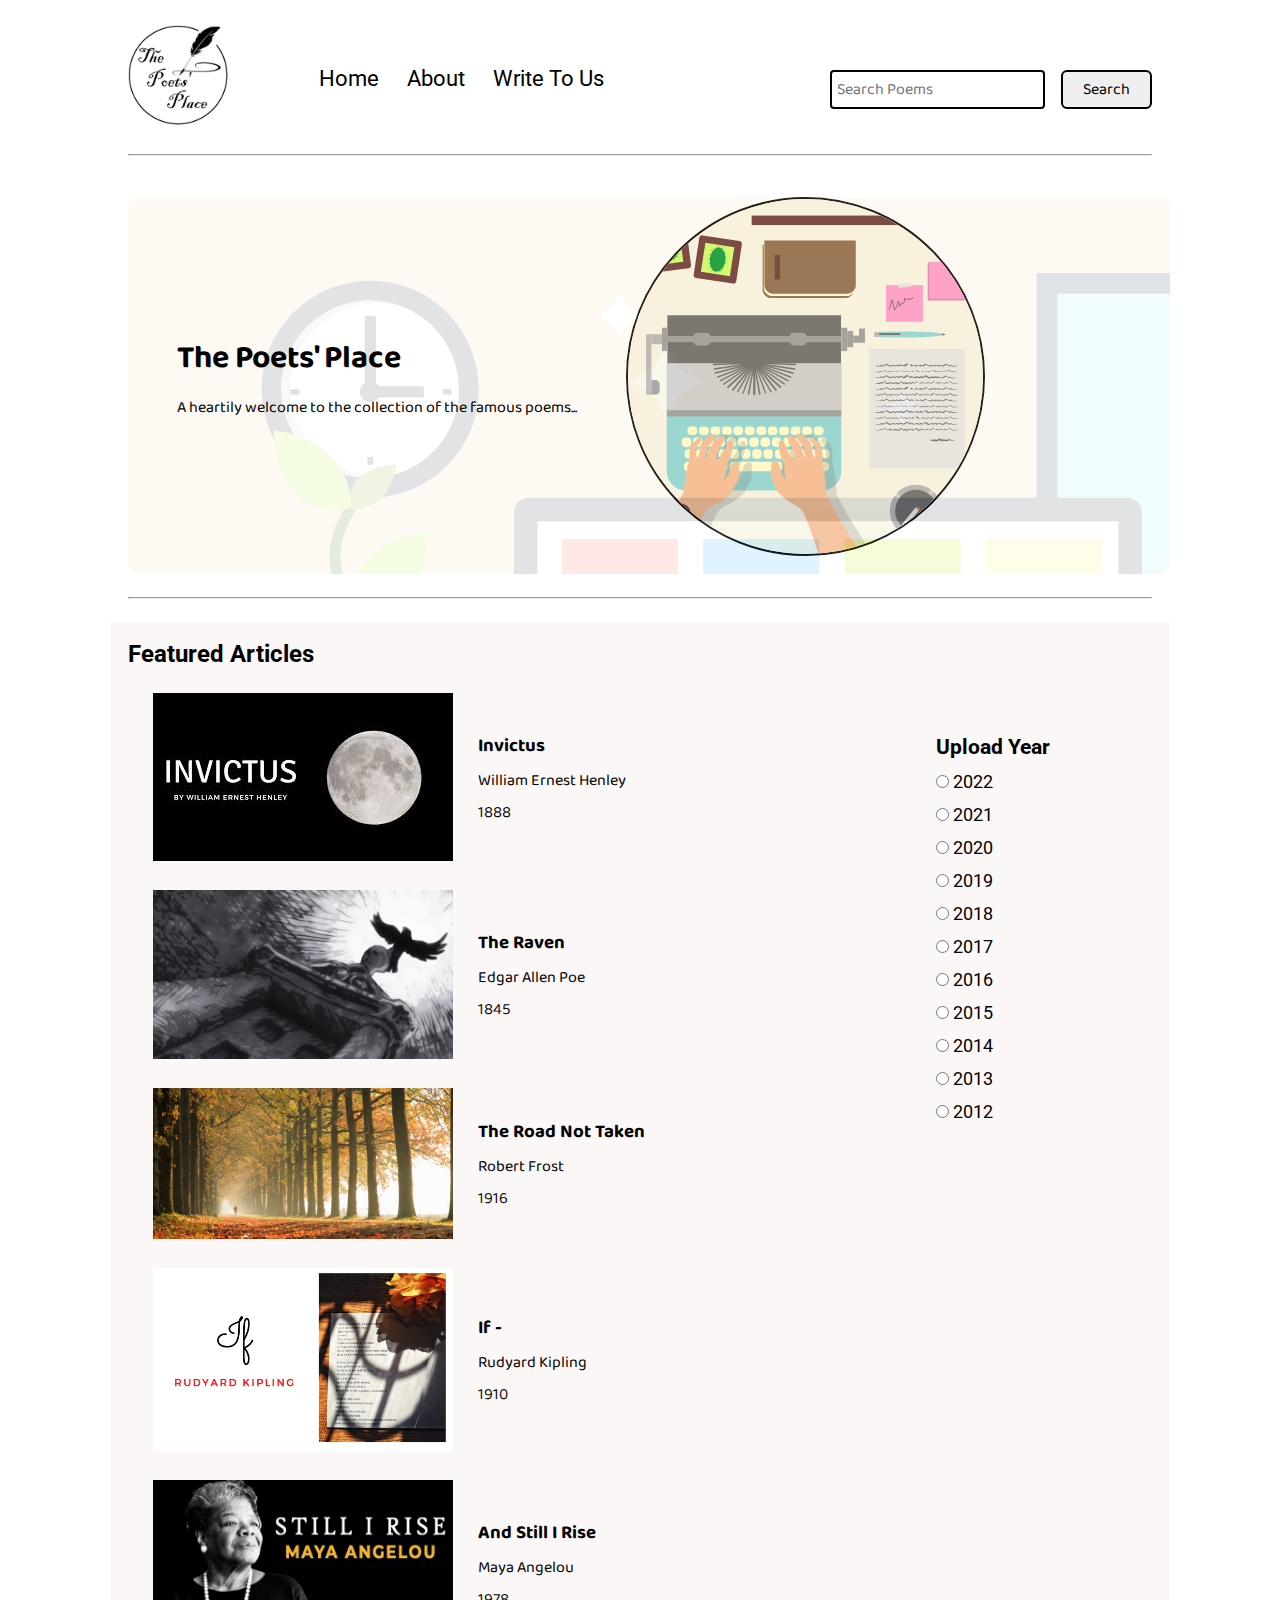
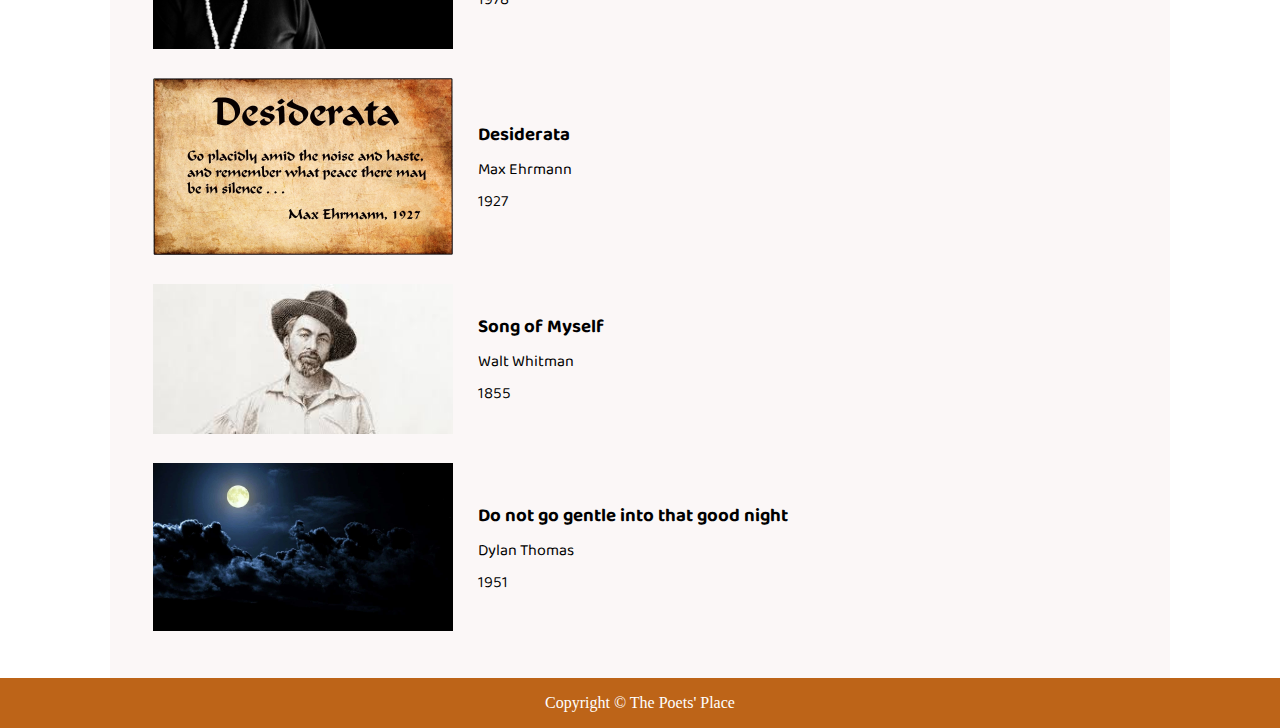
==== index.html @ 7c4cd509 "Initial commit" ====
<!DOCTYPE html>
<html lang="en">

<head>
    <meta charset="UTF-8">
    <meta name="viewport" content="width=device-width, initial-scale=1.0">
    <link rel="stylesheet" href="css/utils.css">
    <link rel="stylesheet" href="css/style.css">
    <link rel="stylesheet" href="css/mobile.css">
    <title>The Poets' Place</title>
</head>

<body>
    <nav class="navigation max-width-1 m-auto">
        <div class="nav-left">
            <a href="/">
                <span><img src="img/logo.png" width="100px" alt=""></span>
            </a>
            <ul>
                <li><a href="/">Home</a></li>
                <li><a href="/about.html">About</a></li>
                <li><a href="/Write To Us.html">Write To Us</a></li>
            </ul>
        </div>
        <div class="nav-right">
            <form action="/search.html" method="get">
                <input class="form-input" type="text" name="query" placeholder="Search Poems">
                <button class="btn">Search</button>
            </form>

        </div>

    </nav>
    <div class="max-width-1 m-auto">
        <hr>
    </div>
    <div class="m-auto content max-width-1 my-2">
        <div class="content-left">
            <h1>The Poets' Place</h1>
            <p>A heartily welcome to the collection of the famous poems... 
            </p>

        </div>
        <div class="content-right">
            <img src="img/home.svg" alt="The Poets' Place">
        </div>
    </div>

    <div class="max-width-1 m-auto">
        <hr>
    </div>
    <div class="home-articles max-width-1 m-auto font2">
        <h2>Featured Articles</h2>
        <div class="year-box adjust-year">
            <div>
                <h3>Upload Year</h3>
            </div>
            <div>
                <input type="radio" name="year" id=""> 2022
            </div>
            <div>
                <input type="radio" name="year" id=""> 2021
            </div>
            <div>
                <input type="radio" name="year" id=""> 2020
            </div>
            <div>
                <input type="radio" name="year" id=""> 2019
            </div>
            <div>
                <input type="radio" name="year" id=""> 2018
            </div>
            <div>
                <input type="radio" name="year" id=""> 2017
            </div>
            <div>
                <input type="radio" name="year" id=""> 2016
            </div>
            <div>
                <input type="radio" name="year" id=""> 2015
            </div>
            <div>
                <input type="radio" name="year" id=""> 2014
            </div>
            <div>
                <input type="radio" name="year" id=""> 2013
            </div>
            <div>
                <input type="radio" name="year" id=""> 2012
            </div>
        </div>

        <div class="home-article">
            <div class="home-article-img">
                <img src="img/invictus.jpg" alt="article">
            </div>
            <div class="home-article-content font1">
                <a href="/Invictus.html">
                    <h3>Invictus</h3>
                </a>

                <div>William Ernest Henley</div>
                <span>1888</span>
            </div>
        </div>

        <div class="home-article">
            <div class="home-article-img">
                <img src="img/raven.jpg" alt="article">
            </div>
            <div class="home-article-content font1">
                <a href="/The Raven.html">
                    <h3>The Raven</h3>
                </a>

                <div>Edgar Allen Poe</div>
                <span>1845</span>
            </div>
        </div>
        
        <div class="home-article">
            <div class="home-article-img">
                <img src="img/The Road Not Taken.jpg" alt="article">
            </div>
            <div class="home-article-content font1">
                <a href="/The Road Not Taken.html">
                    <h3>The Road Not Taken</h3>
                </a>

                <div>Robert Frost</div>
                <span>1916</span>
            </div>
        </div>
    
        
        <div class="home-article">
            <div class="home-article-img">
                <img src="img/if.png" alt="article">
            </div>
            <div class="home-article-content font1">
                <a href="/If -.html">
                    <h3>If -</h3>
                </a>

                <div>Rudyard Kipling</div>
                <span>1910</span>
            </div>
        </div>
        <div class="home-article">
            <div class="home-article-img">
                <img src="img/and-still-i-rise.jpg" alt="article">
            </div>
            <div class="home-article-content font1">
                <a href="/And Still I Rise.html">
                    <h3>And Still I Rise</h3>
                </a>

                <div>Maya Angelou</div>
                <span>1978</span>
            </div>
        </div>
       
        <div class="home-article">
            <div class="home-article-img">
                <img src="img/desiderata.jpeg" alt="article">
            </div>
            <div class="home-article-content font1">
                <a href="/Desiderata.html">
                    <h3>Desiderata</h3>
                </a>

                <div>Max Ehrmann</div>
                <span>1927</span>
            </div>
        </div>
        <div class="home-article">
            <div class="home-article-img">
                <img src="img/song of myself.jpg" alt="article">
            </div>
            <div class="home-article-content font1">
                <a href="/Song of Myself.html">
                    <h3>Song of Myself</h3>
                </a>

                <div>Walt Whitman</div>
                <span>1855</span>
            </div>
        </div>

        <div class="home-article">
            <div class="home-article-img">
                <img src="img/Do-Not-Go-Gentle-Into-That-Good-Night.jpg" alt="article">
            </div>
            <div class="home-article-content font1">
                <a href="/Do not go gentle into that good night.html">
                    <h3>Do not go gentle into that good night</h3>
                </a>

                <div>Dylan Thomas</div>
                <span>1951</span>
            </div>
        </div>

    </div>

    <div class="footer">
        <p>Copyright &copy; The Poets' Place </p>
    </div>
</body>

</html>
---- css/utils.css ----
@import url("https://fonts.googleapis.com/css2?family=Roboto&display=swap");
@import url("https://fonts.googleapis.com/css2?family=Baloo+Bhaina+2:wght@500&display=swap");
:root { 
  --main-bg-color: #bd6418;
  --font1: "Baloo Bhaina 2", cursive;
  --font2: "Roboto", sans-serif;
}

.center{
  text-align: center
}

.font1 {
  font-family: var(--font1);
}
.font2 {
  font-family: var(--font2);
}

.max-width-1 {
  max-width: 80vw;
}

.max-width-2 {
  max-width: 60vw;
}

.m-auto {
  margin: auto;
}

.mx-1{
  margin-left: 23px;
  margin-right: 23px;
}

.my-2{
  margin-top: 32px;
  margin-bottom: 32px;
}

.btn {
  padding: 0px 20px;
  padding-top: 3px;
  border: 2px solid black;
  border-radius: 6px;
  font-family: var(--font1);
  font-size: 16px;
  cursor: pointer;
  transition: all 0.3s ease-in-out;
}

.btn:hover {
  color: white;
  background: var(--main-bg-color);
}

.form-input {
  padding: 0px 5px;
  padding-top: 3px;
  font-size: 16px;
  border: 2px solid black;
  border-radius: 4px;
  margin: 0 13px;
  font-family: var(--font1);
}

.form-box input, textarea{
  width: 52vw;
  padding: 0px 6px;
  margin: 7px 0;
  font-size: 18px;
  font-family: var(--font1);
  border: 2px solid var(--main-bg-color);
    border-radius: 5px;
}
---- css/style.css ----
* {
  margin: 0;
  padding: 0; 
}

.navigation {
  margin-top: 25px;
  font-family: var(--font1);
  /* height: 74px;  */
  display: flex;
  justify-content: space-between;
  align-items: center;
}

.nav-left {
  display: flex;
}

.nav-left span {
  font-size: 35px;
  padding-top: 10px;
}

.nav-left ul {
  display: flex;
  align-items: center;
  margin: 0 77px;
  font-size: 22px;
  padding-bottom: 23px;
}

.nav-left ul li {
  list-style: none;
  margin: 0 14px;
  font-family: var(--font2);
  transition: all 0.3s ease-in-out;
}

.nav-left ul li a {
  text-decoration: none;
  color: black;
}

.nav-left ul li a:hover {
  color: var(--main-bg-color);
  font-weight: bolder;
}

.content {
  height: 100%;
  display: flex;
  margin-top: 32px;
  padding: 9px;
  position: relative;
}

.content::after {
  content: "";
  background-image: url("../img/11.svg");
  position: absolute;
  width: 100%;
  height: inherit;
  opacity: 0.15;
  border-radius: 12px;
}

.content-left {
  font-family: var(--font1);
  display: flex;
  flex-direction: column;
  justify-content: center;
  padding: 49px;
  z-index: 1;
}

.content-right {
  display: flex;
  align-items: center;
  justify-content: center;
}

.content-right img {
  height: 355px;
  border: 2px solid black;
  border-radius: 200px;
}

.home-articles {
  padding: 18px;
  background-color: rgb(248, 239, 239, 0.5);
  margin-top: 23px;
  position: relative;
}

.year-box {
  position: absolute;  
  right: 0px;
  top: 100px;
  width: 234px;
  height: 255px;
  font-size: 18px;
}

.year-box div {
  margin: 12px 0px;
}

.home-article {
  display: flex;
  margin: 25px;
}

.home-article img {
  width: 300px;
}

.home-article-content {
  align-self: center;
  padding: 25px;
}

.home-article-content a {
  text-decoration: none;
  color: black;
}
/* .home-articles{} */
.footer {
  height: 50px;
  background-color: var(--main-bg-color);
  display: flex;
  align-items: center;
  justify-content: center;
  color: white;
  flex-direction: column;
}

.footer a {
  color: white;
}
---- css/mobile.css ----
@media screen and (max-width: 1200px) {
  .navigation {
    flex-direction: column;
    margin-bottom: 23px;
  }

  .nav-left {
    flex-direction: column;
    text-align: center;
  }

  .content-right {
    display: none;
  }

  .home-article {
    flex-direction: column;
  }

  .home-article-img {
    text-align: center;
  }

  .year-box {
    top: 25px;
    left: 60vw;
    font-size: 11px;
    display: flex;
  }

  .year-box div {
    padding: 0 3px;
    margin: 0;
  }

  .home-article img {
    width: 70vw;
  }
  .form-input {
    width: 50%;
  }
  .form-box input,
  textarea {
    width: 66vw;
  }
  .row {
    flex-direction: column;
  }
  .social {
    padding: 0;
  }
  .post-img {
    height: auto;
  }
  .adjust-year {
    position: static;
    height: auto;
    padding: 12px 0px;
    display: flex;
    justify-content: flex-end;
    width: 100%;
  }
}
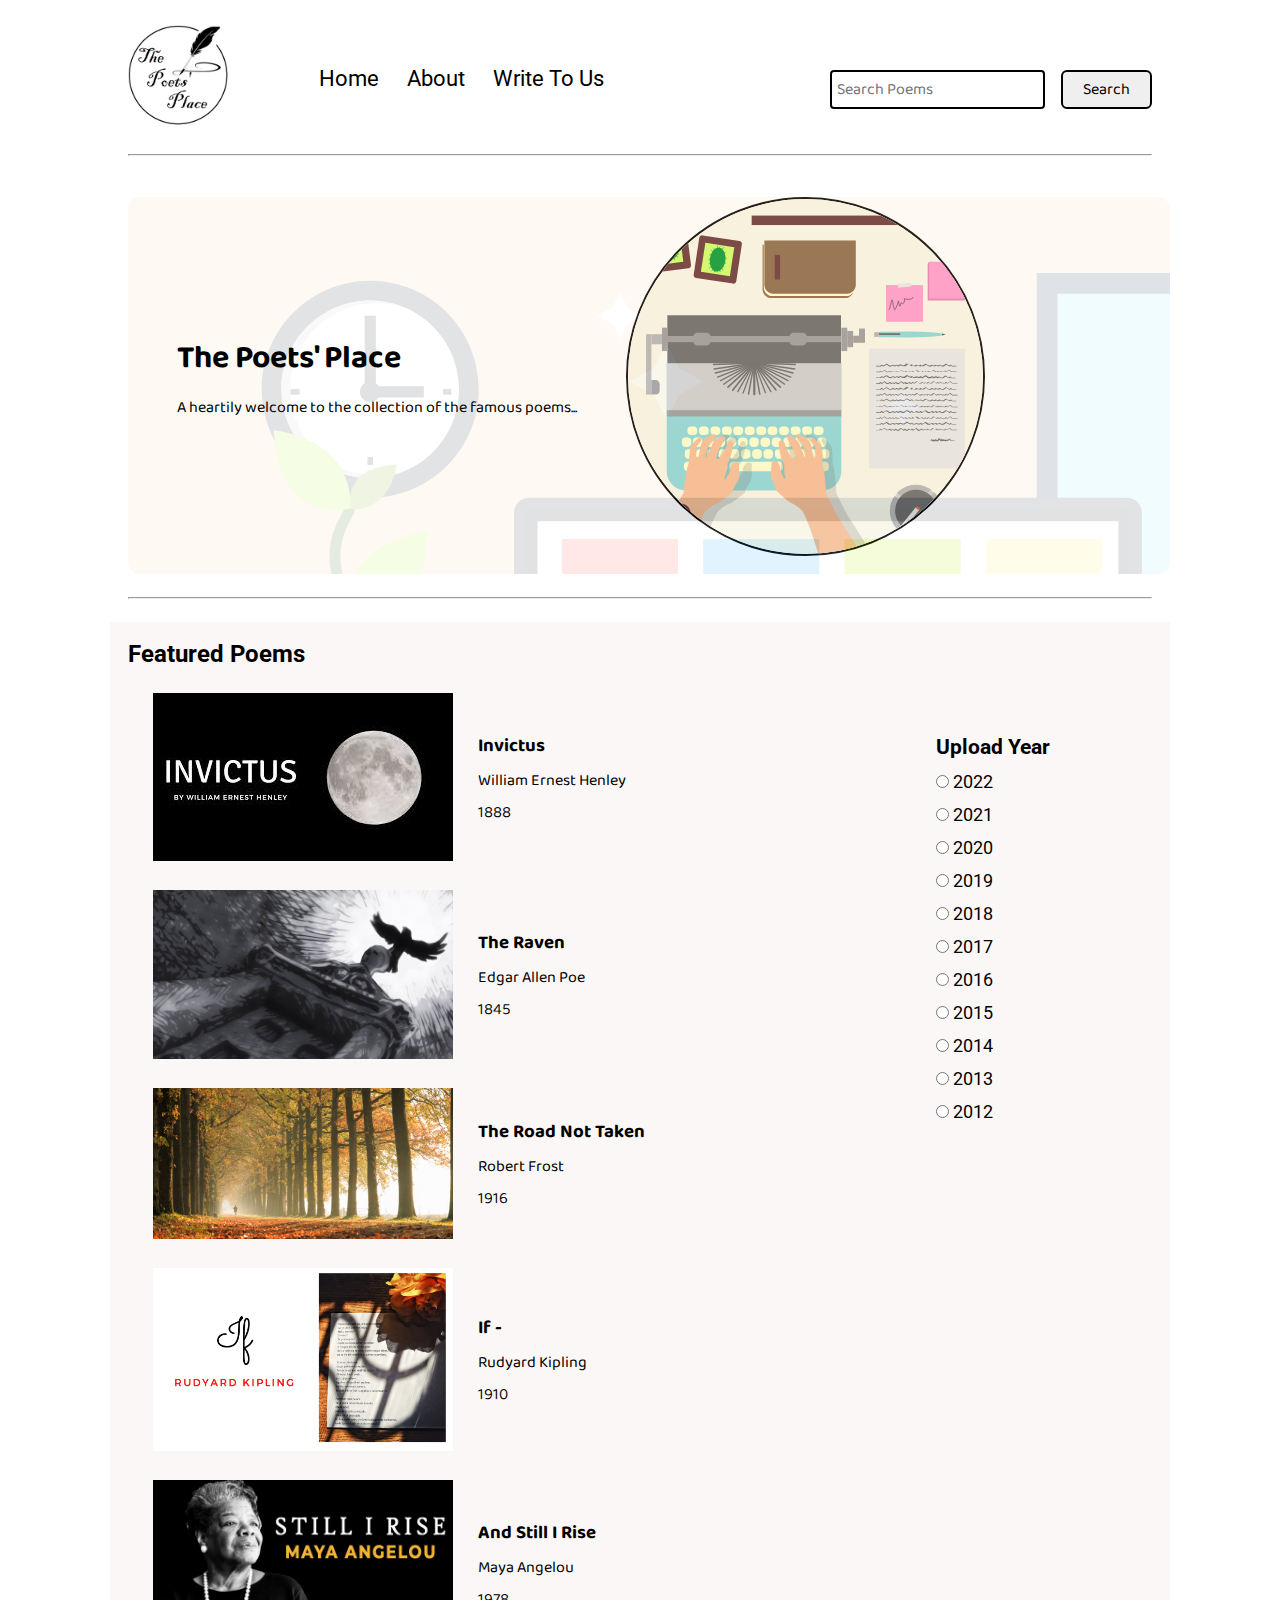
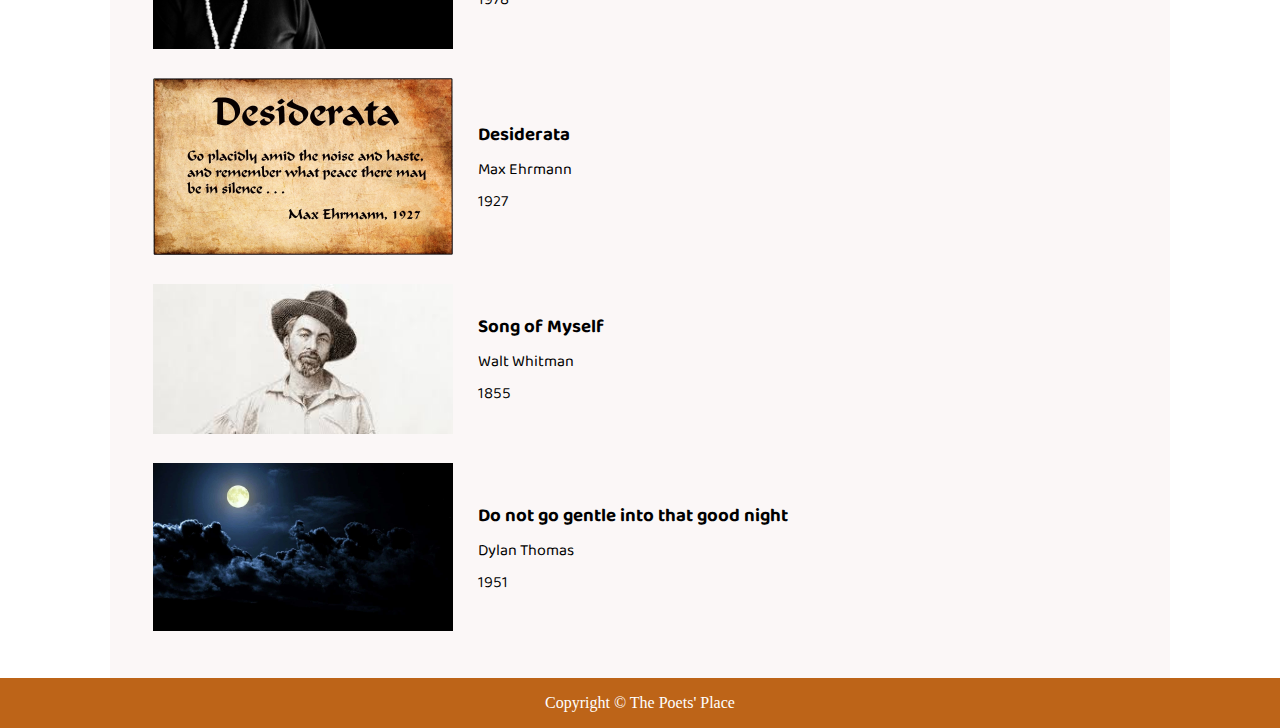
==== commit 76e6ca5b: "Update index.html" ====
--- a/index.html
+++ b/index.html
@@ -24,7 +24,7 @@
         </div>
         <div class="nav-right">
             <form action="/search.html" method="get">
-                <input class="form-input" type="text" name="query" placeholder="Search Poems">
+                <input class="form-input" required type="text" name="query" placeholder="Search Poems">
                 <button class="btn">Search</button>
             </form>
 
@@ -37,7 +37,7 @@
     <div class="m-auto content max-width-1 my-2">
         <div class="content-left">
             <h1>The Poets' Place</h1>
-            <p>A heartily welcome to the collection of the famous poems... 
+            <p>A heartily welcome to the collection of the famous poems...
             </p>
 
         </div>
@@ -50,7 +50,7 @@
         <hr>
     </div>
     <div class="home-articles max-width-1 m-auto font2">
-        <h2>Featured Articles</h2>
+        <h2>Featured Poems</h2>
         <div class="year-box adjust-year">
             <div>
                 <h3>Upload Year</h3>
@@ -117,7 +117,7 @@
                 <span>1845</span>
             </div>
         </div>
-        
+
         <div class="home-article">
             <div class="home-article-img">
                 <img src="img/The Road Not Taken.jpg" alt="article">
@@ -131,8 +131,8 @@
                 <span>1916</span>
             </div>
         </div>
-    
-        
+
+
         <div class="home-article">
             <div class="home-article-img">
                 <img src="img/if.png" alt="article">
@@ -159,7 +159,7 @@
                 <span>1978</span>
             </div>
         </div>
-       
+
         <div class="home-article">
             <div class="home-article-img">
                 <img src="img/desiderata.jpeg" alt="article">
@@ -208,4 +208,4 @@
     </div>
 </body>
 
-</html>+</html>
--- a/css/utils.css
+++ b/css/utils.css
@@ -1,18 +1,20 @@
 @import url("https://fonts.googleapis.com/css2?family=Roboto&display=swap");
 @import url("https://fonts.googleapis.com/css2?family=Baloo+Bhaina+2:wght@500&display=swap");
-:root { 
+
+:root {
   --main-bg-color: #bd6418;
   --font1: "Baloo Bhaina 2", cursive;
   --font2: "Roboto", sans-serif;
 }
 
-.center{
+.center {
   text-align: center
 }
 
 .font1 {
   font-family: var(--font1);
 }
+
 .font2 {
   font-family: var(--font2);
 }
@@ -29,12 +31,12 @@
   margin: auto;
 }
 
-.mx-1{
+.mx-1 {
   margin-left: 23px;
   margin-right: 23px;
 }
 
-.my-2{
+.my-2 {
   margin-top: 32px;
   margin-bottom: 32px;
 }
@@ -65,12 +67,13 @@
   font-family: var(--font1);
 }
 
-.form-box input, textarea{
+.form-box input,
+textarea {
   width: 52vw;
   padding: 0px 6px;
   margin: 7px 0;
   font-size: 18px;
   font-family: var(--font1);
   border: 2px solid var(--main-bg-color);
-    border-radius: 5px;
+  border-radius: 5px;
 }--- a/css/style.css
+++ b/css/style.css
@@ -1,6 +1,6 @@
 * {
   margin: 0;
-  padding: 0; 
+  padding: 0;
 }
 
 .navigation {
@@ -93,7 +93,7 @@
 }
 
 .year-box {
-  position: absolute;  
+  position: absolute;
   right: 0px;
   top: 100px;
   width: 234px;
@@ -123,6 +123,7 @@
   text-decoration: none;
   color: black;
 }
+
 /* .home-articles{} */
 .footer {
   height: 50px;
@@ -136,4 +137,4 @@
 
 .footer a {
   color: white;
-}
+}--- a/css/mobile.css
+++ b/css/mobile.css
@@ -36,22 +36,28 @@
   .home-article img {
     width: 70vw;
   }
+
   .form-input {
     width: 50%;
   }
+
   .form-box input,
   textarea {
     width: 66vw;
   }
+
   .row {
     flex-direction: column;
   }
+
   .social {
     padding: 0;
   }
+
   .post-img {
     height: auto;
   }
+
   .adjust-year {
     position: static;
     height: auto;
@@ -60,4 +66,4 @@
     justify-content: flex-end;
     width: 100%;
   }
-}
+}